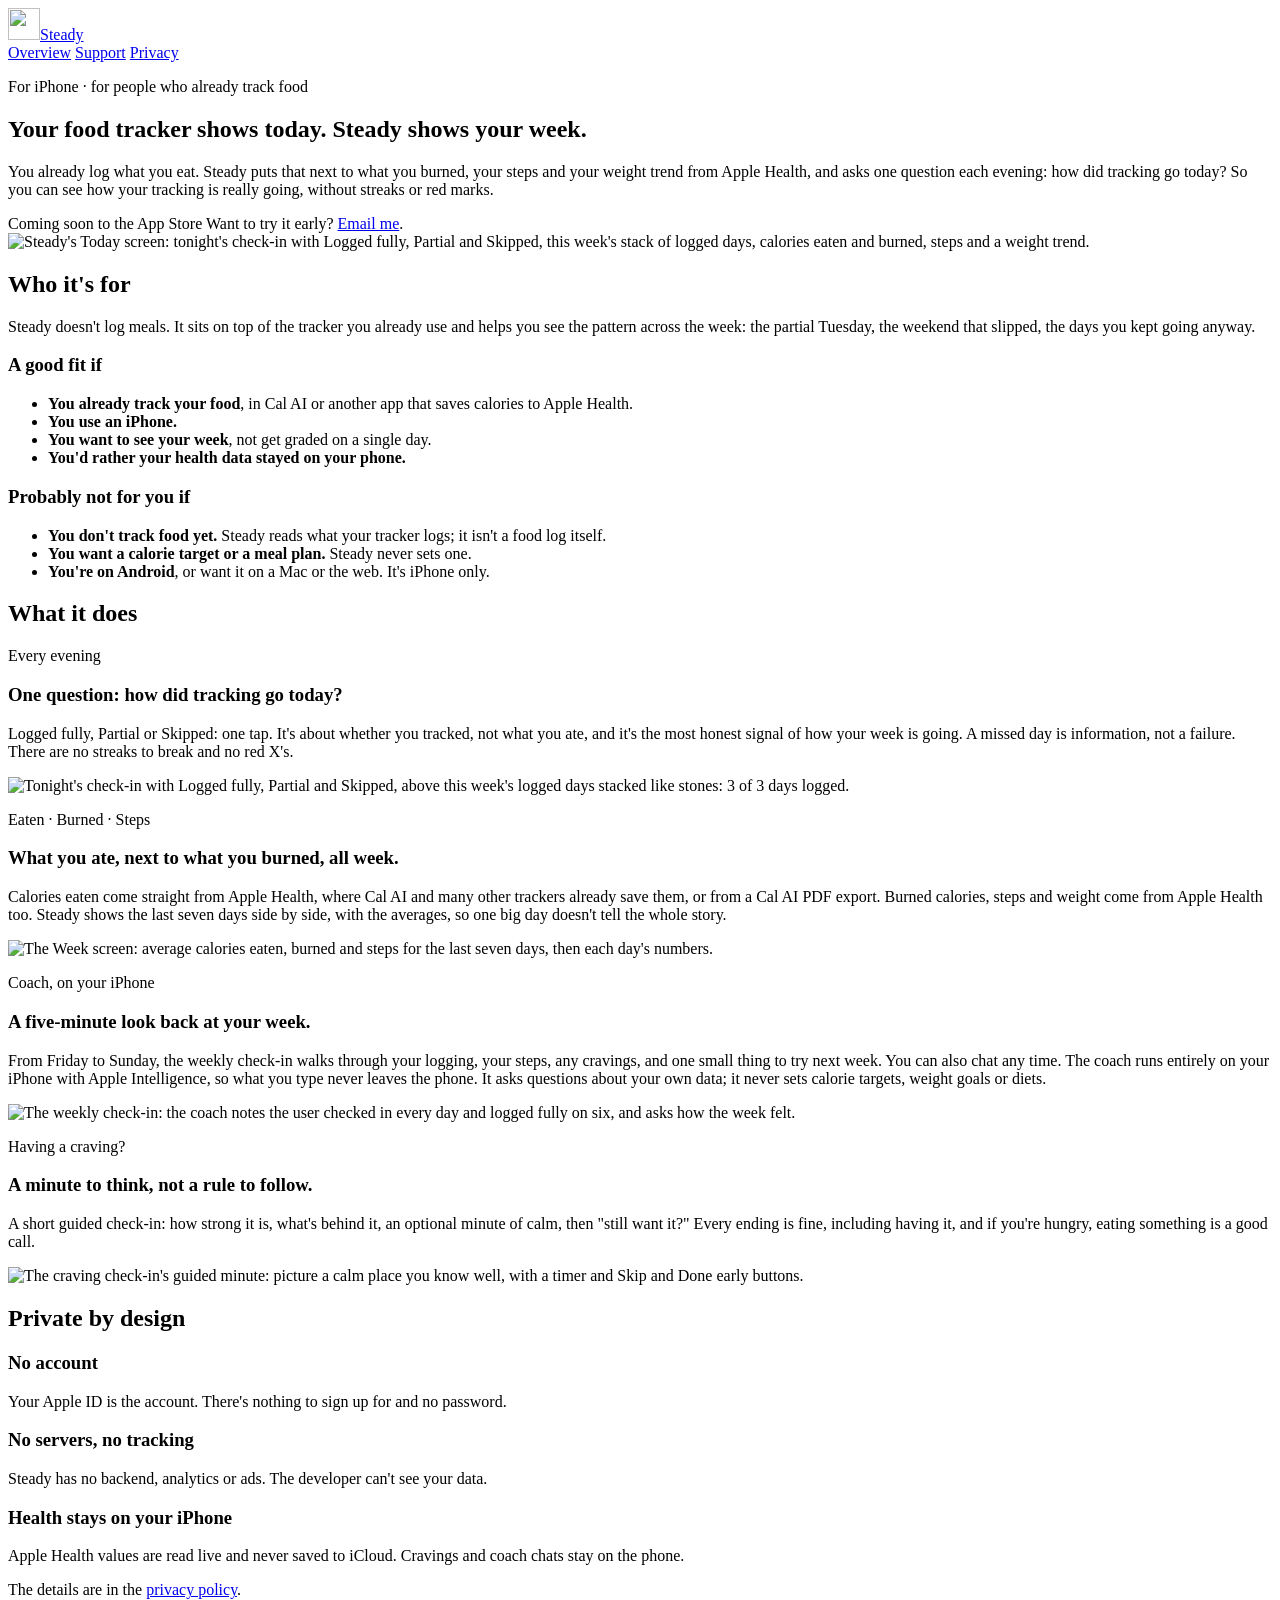
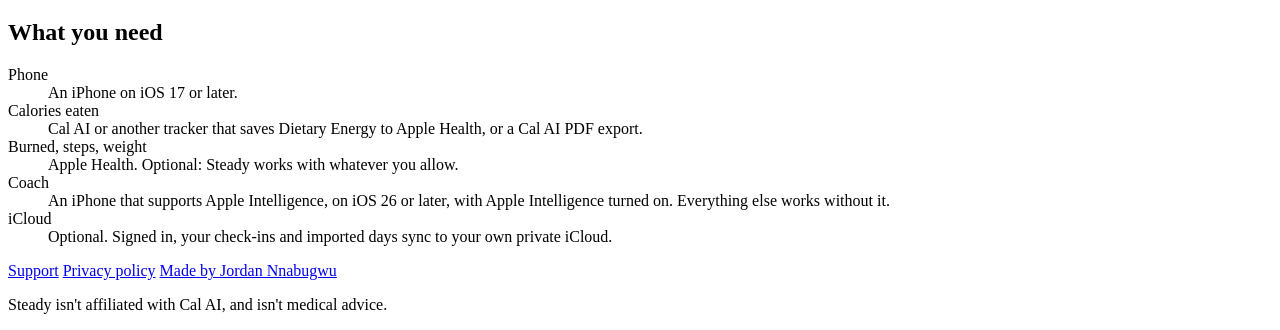
==== web/steady/index.html @ 867a64bd "feat: Steady pages (overview, support, privacy) Three static pages under /steady for the Steady iPho" ====
<!doctype html>
<html lang="en">
<head>
  <meta charset="utf-8">
  <meta name="viewport" content="width=device-width, initial-scale=1">
  <title>Steady — your week of tracking, on iPhone</title>
  <meta name="description" content="Steady is an iPhone app for people who already track their food. It puts what you ate next to what you burned, your steps and your weight trend, with a one-tap end-of-day check-in and no streaks.">
  <meta name="theme-color" content="#0A0C0C">
  <meta property="og:type" content="website">
  <meta property="og:title" content="Steady — your week of tracking, on iPhone">
  <meta property="og:description" content="For people who already track their food: see your week, not just today. No streaks, no account, and your health data stays on your iPhone.">
  <meta property="og:image" content="/steady/img/icon-256.png">
  <link rel="icon" type="image/png" href="/steady/img/icon-64.png">
  <link rel="apple-touch-icon" href="/steady/img/icon-180.png">
  <link rel="stylesheet" href="/steady/steady.css">
</head>
<body>
  <header class="topbar">
    <div class="wrap">
      <a class="brand" href="/steady/"><img src="/steady/img/icon-64.png" alt="" width="32" height="32"><span>Steady</span></a>
      <nav class="topnav" aria-label="Steady">
        <a href="/steady/" aria-current="page">Overview</a>
        <a href="/steady/support">Support</a>
        <a href="/steady/privacy">Privacy</a>
      </nav>
    </div>
  </header>

  <main>
    <div class="wrap">
      <section class="hero" aria-labelledby="title">
        <div>
          <p class="eyebrow">For iPhone · for people who already track food</p>
          <h1 id="title">Your food tracker shows today. Steady shows your week.</h1>
          <p class="lead">
            You already log what you eat. Steady puts that next to what you burned, your steps
            and your weight trend from Apple Health, and asks one question each evening: how did
            tracking go today? So you can see how your tracking is really going, without streaks
            or red marks.
          </p>
          <div class="hero-cta">
            <span class="badge"><span class="badge-dot"></span>Coming soon to the App Store</span>
            <span class="note">Want to try it early? <a href="mailto:jordannnabugwu@gmail.com?subject=Steady%20early%20access">Email me</a>.</span>
          </div>
        </div>
        <div class="hero-shot">
          <img class="phone" src="/steady/img/today.jpg" width="599" height="1304"
            alt="Steady's Today screen: tonight's check-in with Logged fully, Partial and Skipped, this week's stack of logged days, calories eaten and burned, steps and a weight trend.">
        </div>
      </section>
    </div>

    <div class="wrap">
      <section aria-labelledby="who">
        <h2 id="who">Who it's for</h2>
        <p class="section-lead">
          Steady doesn't log meals. It sits on top of the tracker you already use and helps you
          see the pattern across the week: the partial Tuesday, the weekend that slipped, the
          days you kept going anyway.
        </p>
        <div class="fit">
          <div class="card">
            <h3>A good fit if</h3>
            <ul>
              <li><strong>You already track your food</strong>, in Cal AI or another app that saves calories to Apple Health.</li>
              <li><strong>You use an iPhone.</strong></li>
              <li><strong>You want to see your week</strong>, not get graded on a single day.</li>
              <li><strong>You'd rather your health data stayed on your phone.</strong></li>
            </ul>
          </div>
          <div class="card not">
            <h3>Probably not for you if</h3>
            <ul>
              <li><strong>You don't track food yet.</strong> Steady reads what your tracker logs; it isn't a food log itself.</li>
              <li><strong>You want a calorie target or a meal plan.</strong> Steady never sets one.</li>
              <li><strong>You're on Android</strong>, or want it on a Mac or the web. It's iPhone only.</li>
            </ul>
          </div>
        </div>
      </section>
    </div>

    <div class="wrap">
      <section aria-labelledby="what">
        <h2 id="what">What it does</h2>

        <div class="feature">
          <div>
            <p class="kicker k-teal">Every evening</p>
            <h3>One question: how did tracking go today?</h3>
            <p>
              Logged fully, Partial or Skipped: one tap. It's about whether you tracked, not what
              you ate, and it's the most honest signal of how your week is going. A missed day is
              information, not a failure. There are no streaks to break and no red X's.
            </p>
          </div>
          <div class="feature-shot">
            <img class="crop" src="/steady/img/checkin.jpg" width="700" height="557" loading="lazy"
              alt="Tonight's check-in with Logged fully, Partial and Skipped, above this week's logged days stacked like stones: 3 of 3 days logged.">
          </div>
        </div>

        <div class="feature">
          <div>
            <p class="kicker"><span class="k-eaten">Eaten</span> · <span class="k-burned">Burned</span> · <span class="k-steps">Steps</span></p>
            <h3>What you ate, next to what you burned, all week.</h3>
            <p>
              Calories eaten come straight from Apple Health, where Cal AI and many other trackers
              already save them, or from a Cal AI PDF export. Burned calories, steps and weight
              come from Apple Health too. Steady shows the last seven days side by side, with the
              averages, so one big day doesn't tell the whole story.
            </p>
          </div>
          <div class="feature-shot">
            <img class="phone" src="/steady/img/week.jpg" width="599" height="1304" loading="lazy"
              alt="The Week screen: average calories eaten, burned and steps for the last seven days, then each day's numbers.">
          </div>
        </div>

        <div class="feature">
          <div>
            <p class="kicker k-teal">Coach, on your iPhone</p>
            <h3>A five-minute look back at your week.</h3>
            <p>
              From Friday to Sunday, the weekly check-in walks through your logging, your steps,
              any cravings, and one small thing to try next week. You can also chat any time. The
              coach runs entirely on your iPhone with Apple Intelligence, so what you type never
              leaves the phone. It asks questions about your own data; it never sets calorie
              targets, weight goals or diets.
            </p>
          </div>
          <div class="feature-shot">
            <img class="phone" src="/steady/img/weekly-check-in.jpg" width="599" height="1304" loading="lazy"
              alt="The weekly check-in: the coach notes the user checked in every day and logged fully on six, and asks how the week felt.">
          </div>
        </div>

        <div class="feature">
          <div>
            <p class="kicker k-teal">Having a craving?</p>
            <h3>A minute to think, not a rule to follow.</h3>
            <p>
              A short guided check-in: how strong it is, what's behind it, an optional minute of
              calm, then "still want it?" Every ending is fine, including having it, and if you're
              hungry, eating something is a good call.
            </p>
          </div>
          <div class="feature-shot">
            <img class="phone" src="/steady/img/craving.jpg" width="599" height="1304" loading="lazy"
              alt="The craving check-in's guided minute: picture a calm place you know well, with a timer and Skip and Done early buttons.">
          </div>
        </div>
      </section>
    </div>

    <div class="wrap">
      <section aria-labelledby="private">
        <h2 id="private">Private by design</h2>
        <div class="privacy-grid">
          <div class="card">
            <h3>No account</h3>
            <p>Your Apple ID is the account. There's nothing to sign up for and no password.</p>
          </div>
          <div class="card">
            <h3>No servers, no tracking</h3>
            <p>Steady has no backend, analytics or ads. The developer can't see your data.</p>
          </div>
          <div class="card">
            <h3>Health stays on your iPhone</h3>
            <p>Apple Health values are read live and never saved to iCloud. Cravings and coach chats stay on the phone.</p>
          </div>
        </div>
        <p class="section-lead">The details are in the <a href="/steady/privacy">privacy policy</a>.</p>
      </section>
    </div>

    <div class="wrap">
      <section aria-labelledby="needs">
        <h2 id="needs">What you need</h2>
        <dl class="reqs">
          <div><dt>Phone</dt><dd>An iPhone on iOS 17 or later.</dd></div>
          <div><dt>Calories eaten</dt><dd>Cal AI or another tracker that saves Dietary Energy to Apple Health, or a Cal AI PDF export.</dd></div>
          <div><dt>Burned, steps, weight</dt><dd>Apple Health. Optional: Steady works with whatever you allow.</dd></div>
          <div><dt>Coach</dt><dd>An iPhone that supports Apple Intelligence, on iOS 26 or later, with Apple Intelligence turned on. Everything else works without it.</dd></div>
          <div><dt>iCloud</dt><dd>Optional. Signed in, your check-ins and imported days sync to your own private iCloud.</dd></div>
        </dl>
      </section>
    </div>
  </main>

  <footer>
    <div class="wrap">
      <nav aria-label="Footer">
        <a href="/steady/support">Support</a>
        <a href="/steady/privacy">Privacy policy</a>
        <a href="/">Made by Jordan Nnabugwu</a>
      </nav>
      <p>Steady isn't affiliated with Cal AI, and isn't medical advice.</p>
    </div>
  </footer>
</body>
</html>
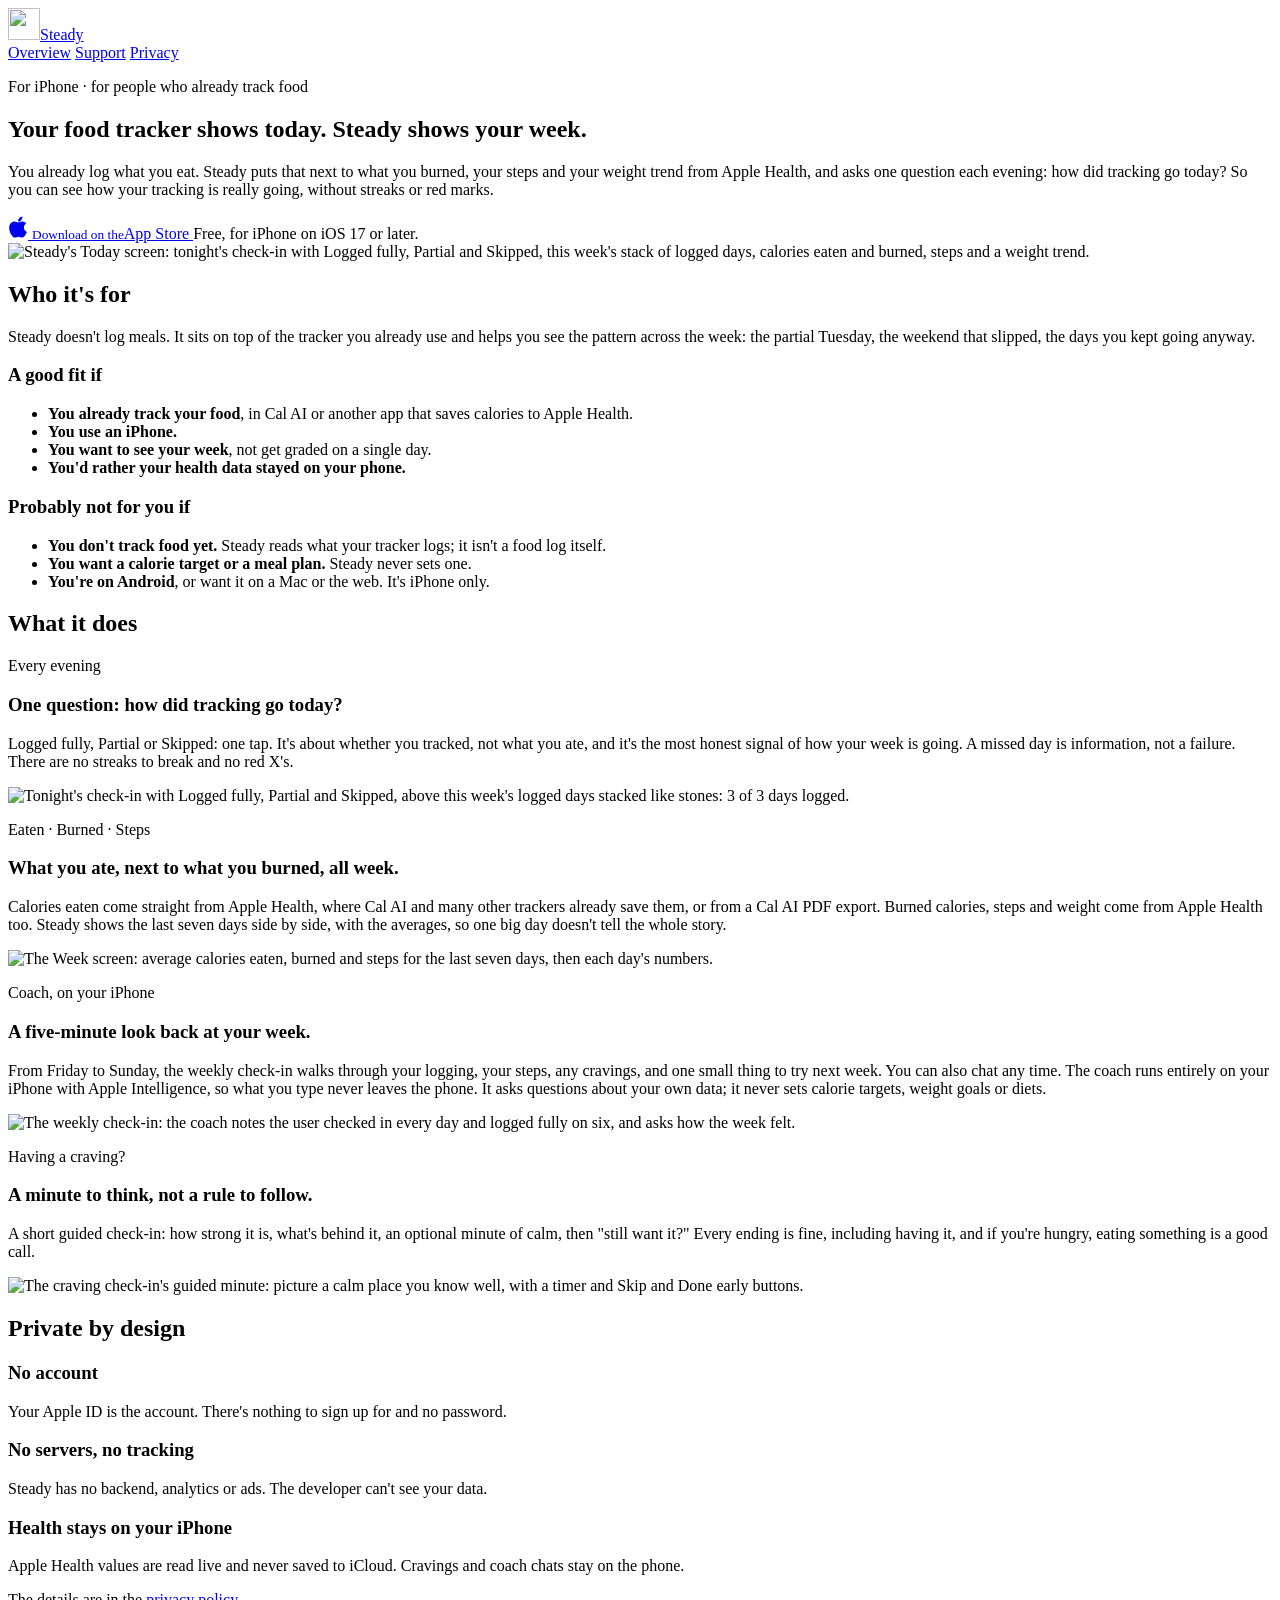
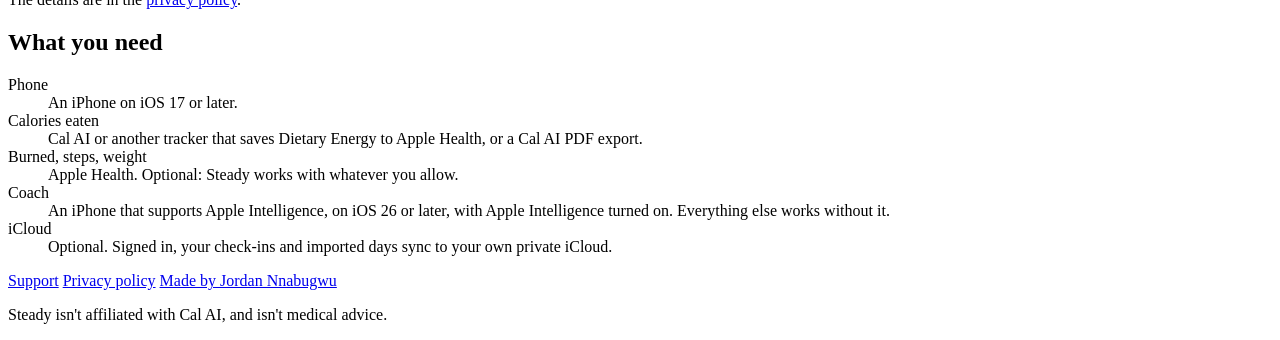
==== commit e145b062: "feat(steady): Steady is live on the App Store Swap the hero's "Coming soon" badge for a Download on " ====
--- a/web/steady/index.html
+++ b/web/steady/index.html
@@ -6,10 +6,13 @@
   <title>Steady — your week of tracking, on iPhone</title>
   <meta name="description" content="Steady is an iPhone app for people who already track their food. It puts what you ate next to what you burned, your steps and your weight trend, with a one-tap end-of-day check-in and no streaks.">
   <meta name="theme-color" content="#0A0C0C">
+  <meta name="apple-itunes-app" content="app-id=6826394186">
   <meta property="og:type" content="website">
   <meta property="og:title" content="Steady — your week of tracking, on iPhone">
   <meta property="og:description" content="For people who already track their food: see your week, not just today. No streaks, no account, and your health data stays on your iPhone.">
-  <meta property="og:image" content="/steady/img/icon-256.png">
+  <meta property="og:url" content="https://jnnabugwu.dev/steady/">
+  <meta property="og:image" content="https://jnnabugwu.dev/steady/img/icon-256.png">
+  <link rel="canonical" href="https://jnnabugwu.dev/steady/">
   <link rel="icon" type="image/png" href="/steady/img/icon-64.png">
   <link rel="apple-touch-icon" href="/steady/img/icon-180.png">
   <link rel="stylesheet" href="/steady/steady.css">
@@ -39,8 +42,11 @@
             or red marks.
           </p>
           <div class="hero-cta">
-            <span class="badge"><span class="badge-dot"></span>Coming soon to the App Store</span>
-            <span class="note">Want to try it early? <a href="mailto:jordannnabugwu@gmail.com?subject=Steady%20early%20access">Email me</a>.</span>
+            <a class="store-btn" href="https://apps.apple.com/app/id6826394186">
+              <svg aria-hidden="true" viewBox="0 0 384 512" width="20" height="24"><path fill="currentColor" d="M318.7 268.7c-.2-36.7 16.4-64.4 50-84.8-18.8-26.9-47.2-41.7-84.7-44.6-35.5-2.8-74.3 20.7-88.5 20.7-15 0-49.4-19.7-76.4-19.7C63.3 141.2 4 184.8 4 273.5q0 39.3 14.4 81.2c12.8 36.7 59 126.7 107.2 125.2 25.2-.6 43-17.9 75.8-17.9 31.8 0 48.3 17.9 76.4 17.9 48.6-.7 90.4-82.5 102.6-119.3-65.2-30.7-61.7-90-61.7-91.9zm-56.6-164.2c27.3-32.4 24.8-61.9 24-72.5-24.1 1.4-52 16.4-67.9 34.9-17.5 19.8-27.8 44.3-25.6 71.9 26.1 2 49.9-11.4 69.5-34.3z"/></svg>
+              <span><small>Download on the</small>App Store</span>
+            </a>
+            <span class="note">Free, for iPhone on iOS 17 or later.</span>
           </div>
         </div>
         <div class="hero-shot">
